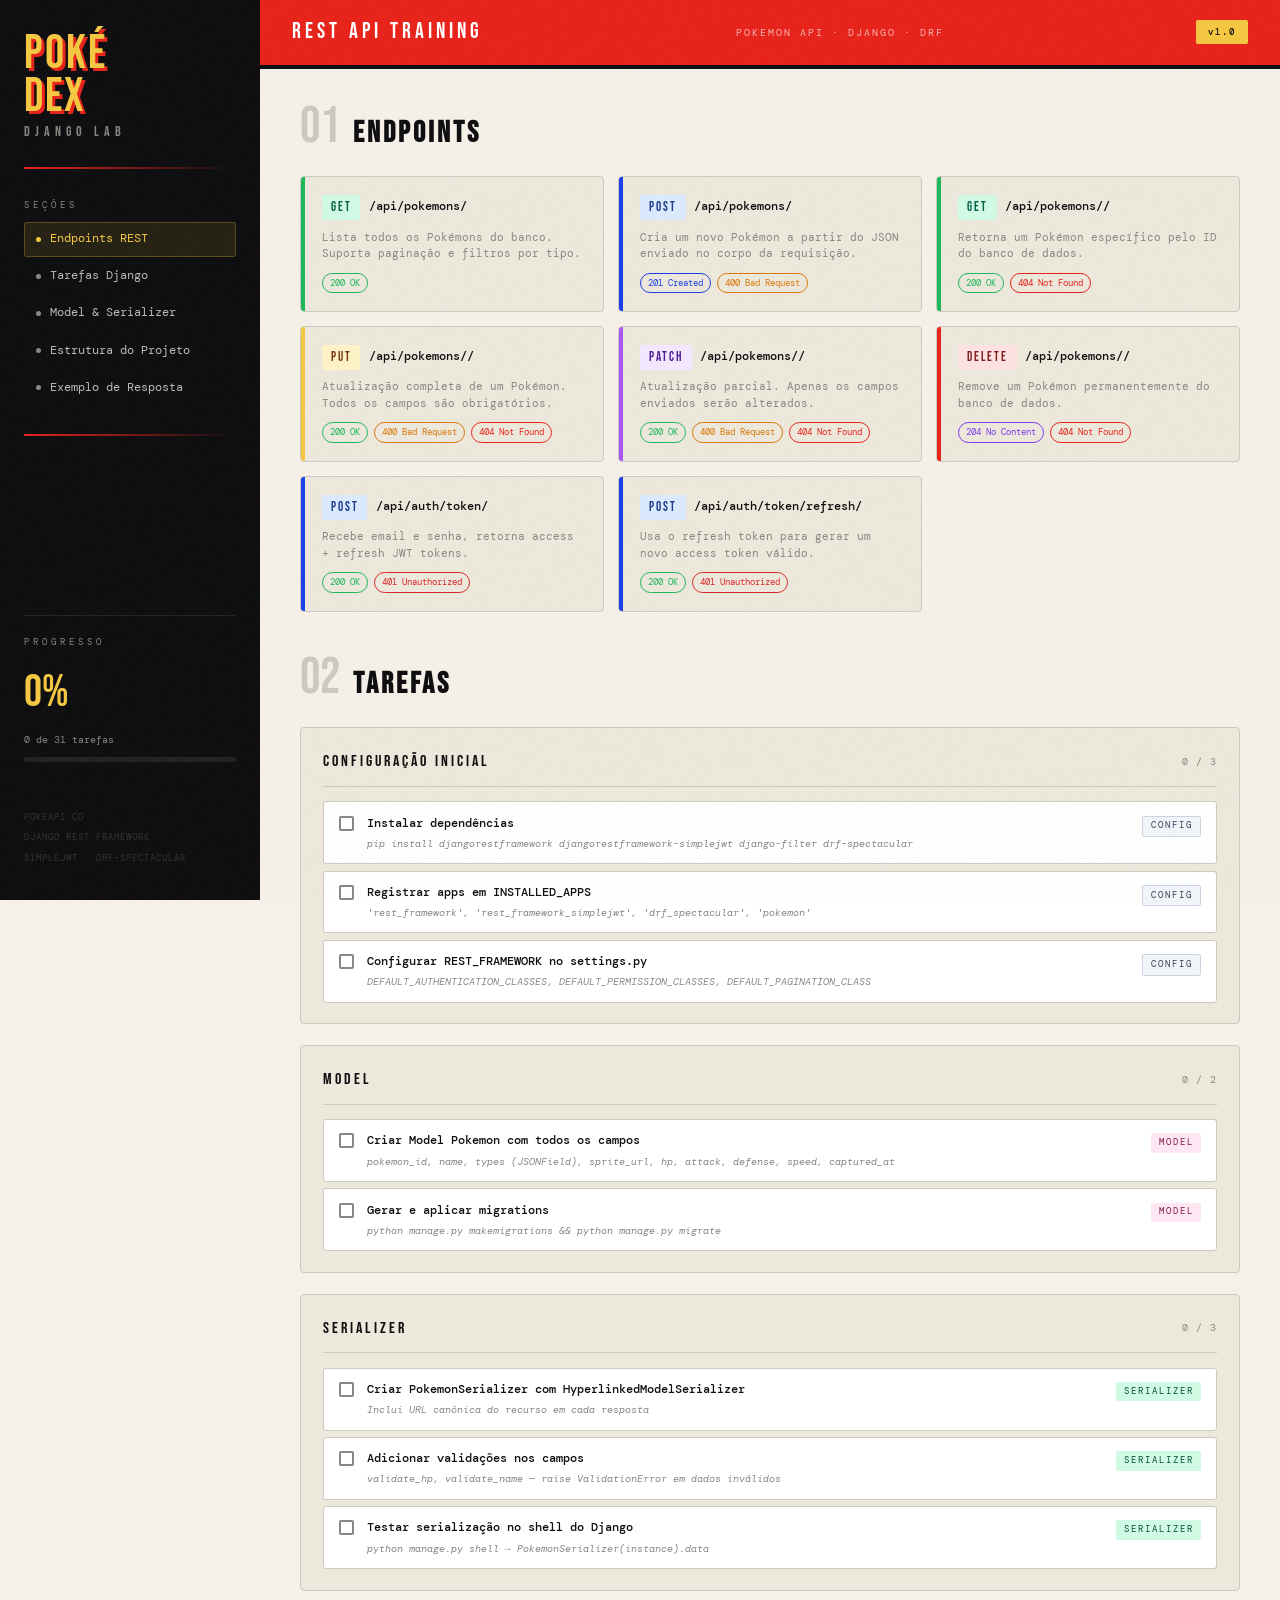
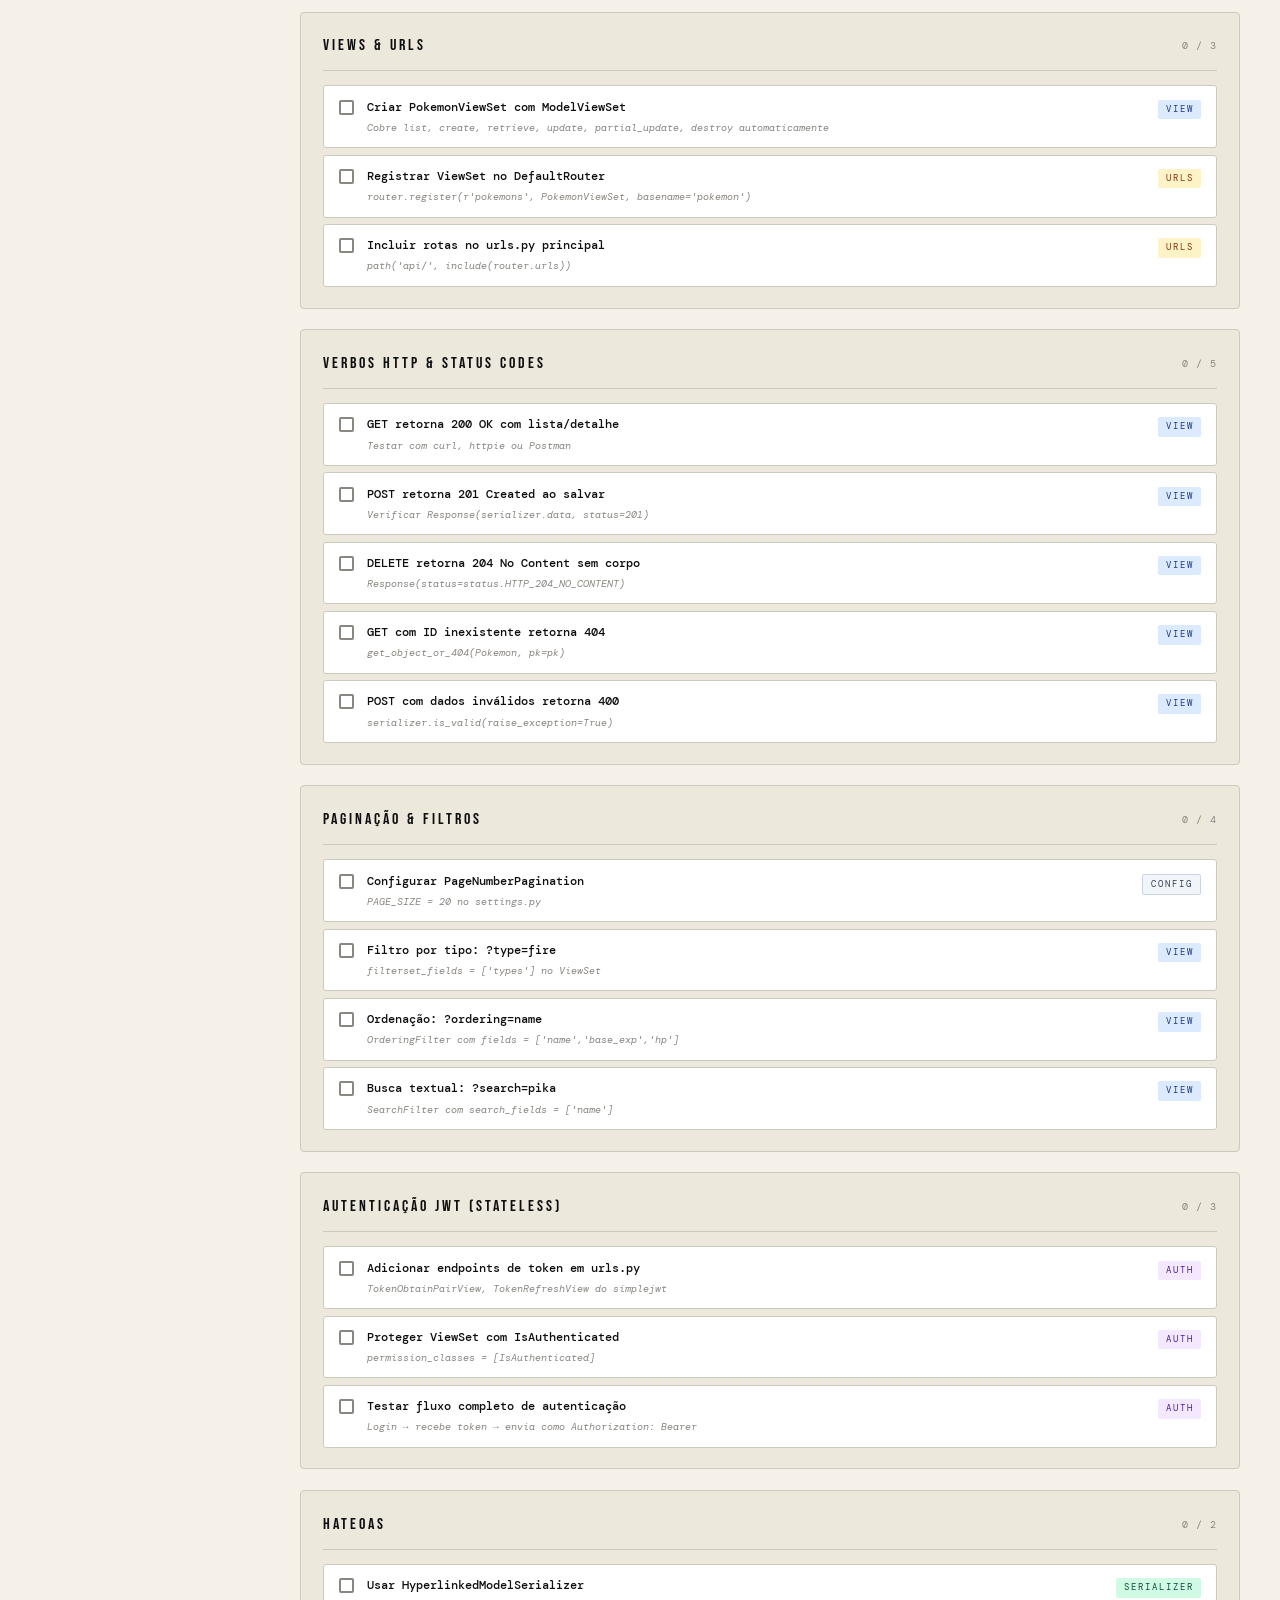
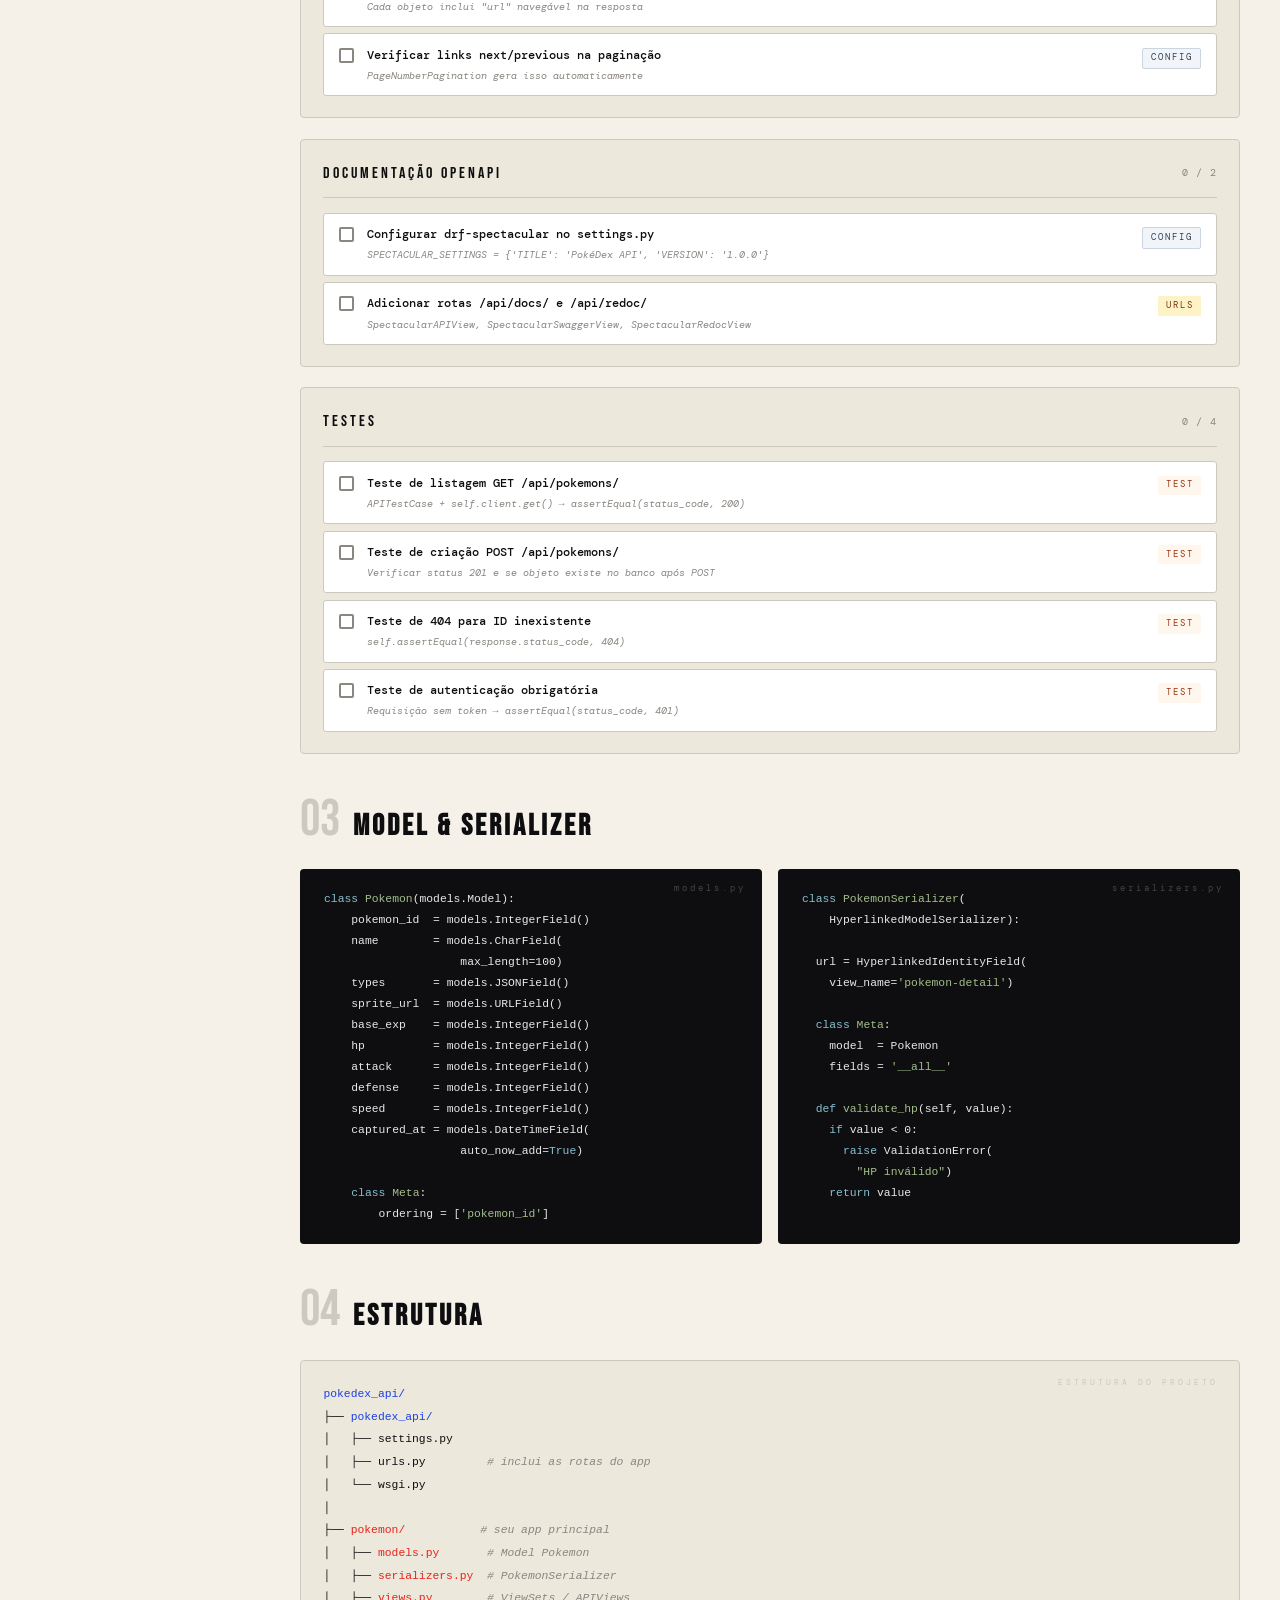
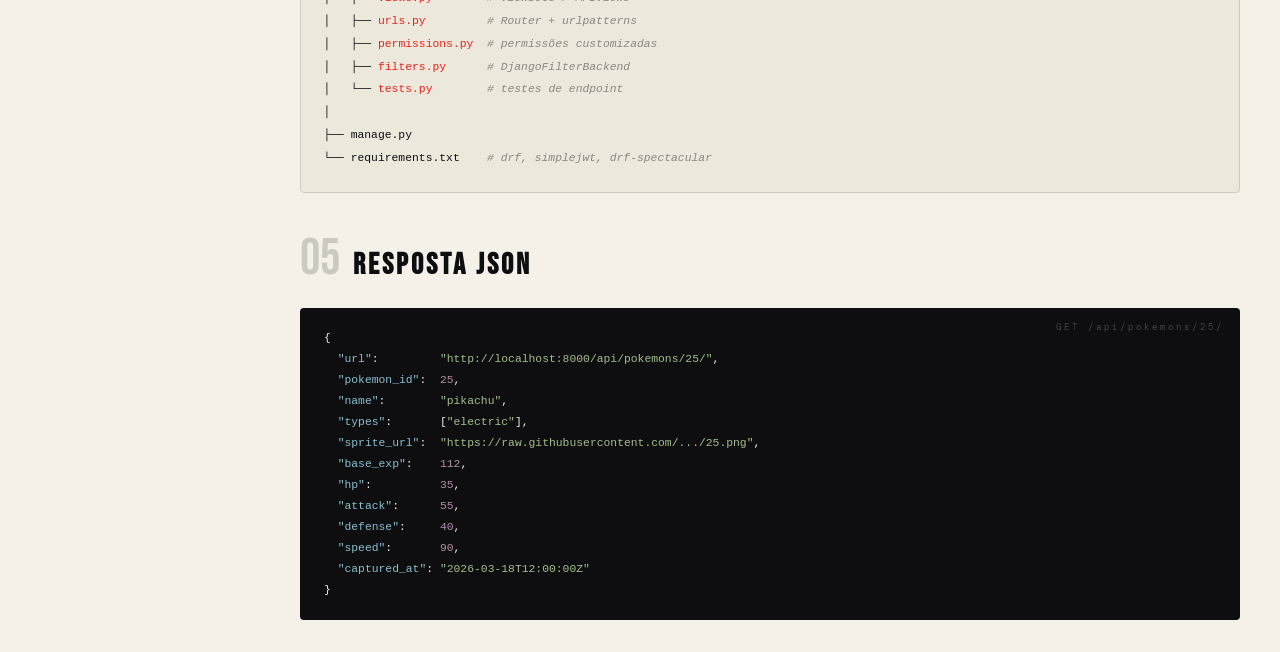
==== meuprojeto/meuapp/templates/meuapp/index.html @ 1deb4389 "exe1 correção de erros" ====
<!DOCTYPE html>
<html lang="pt-BR">
<head>
<meta charset="UTF-8"/>
<meta name="viewport" content="width=device-width, initial-scale=1.0"/>
<title>PokéDex · Django REST Lab</title>
<link href="https://fonts.googleapis.com/css2?family=Bebas+Neue&family=DM+Mono:ital,wght@0,300;0,400;0,500;1,400&display=swap" rel="stylesheet"/>
<style>
:root {
  --ink: #0e0e10;
  --paper: #f5f0e8;
  --paper2: #ede8dc;
  --red: #e8231a;
  --blue: #1a3fe8;
  --yellow: #f5c842;
  --green: #1db85a;
  --muted: #8a8680;
  --rule: #ccc9c0;
  --display: 'Bebas Neue', sans-serif;
  --body: 'DM Mono', monospace;
}
*, *::before, *::after { box-sizing: border-box; margin: 0; padding: 0; }
html { scroll-behavior: smooth; }
body {
  background: var(--paper);
  color: var(--ink);
  font-family: var(--body);
  font-size: 13px;
  line-height: 1.6;
  min-height: 100vh;
}
body::after {
  content: '';
  position: fixed; inset: 0;
  background-image: url("data:image/svg+xml,%3Csvg viewBox='0 0 256 256' xmlns='http://www.w3.org/2000/svg'%3E%3Cfilter id='n'%3E%3CfeTurbulence type='fractalNoise' baseFrequency='0.9' numOctaves='4' stitchTiles='stitch'/%3E%3C/filter%3E%3Crect width='100%25' height='100%25' filter='url(%23n)' opacity='0.04'/%3E%3C/svg%3E");
  pointer-events: none;
  z-index: 9999;
  opacity: 0.6;
}
.page {
  display: grid;
  grid-template-columns: 260px 1fr;
  grid-template-rows: auto 1fr;
  min-height: 100vh;
}
/* SIDEBAR */
.sidebar {
  grid-row: 1 / -1;
  background: var(--ink);
  color: var(--paper);
  padding: 2rem 1.5rem;
  display: flex;
  flex-direction: column;
  gap: 1.8rem;
  position: sticky;
  top: 0;
  height: 100vh;
  overflow-y: auto;
}
.sidebar-logo {
  font-family: var(--display);
  font-size: 3rem;
  line-height: 0.9;
  letter-spacing: 2px;
  color: var(--yellow);
  text-shadow: 3px 3px 0 var(--red);
}
.sidebar-logo span {
  display: block;
  font-size: 0.85rem;
  letter-spacing: 5px;
  color: var(--muted);
  text-shadow: none;
  margin-top: 0.5rem;
}
.sidebar-rule { height: 2px; background: linear-gradient(90deg, var(--red) 0%, transparent 100%); }
.nav-label { font-size: 0.58rem; letter-spacing: 4px; text-transform: uppercase; color: var(--muted); margin-bottom: 0.4rem; }
.nav-group { display: flex; flex-direction: column; gap: 0.15rem; }
.nav-link {
  display: flex; align-items: center; gap: 0.55rem;
  padding: 0.45rem 0.7rem;
  border-radius: 3px;
  font-size: 0.72rem;
  color: #bbb;
  cursor: pointer;
  transition: background 0.15s, color 0.15s;
  border: 1px solid transparent;
}
.nav-link:hover, .nav-link.active {
  background: rgba(245,200,66,0.1);
  border-color: rgba(245,200,66,0.25);
  color: var(--yellow);
}
.nav-dot { width: 5px; height: 5px; border-radius: 50%; background: var(--muted); flex-shrink: 0; transition: background 0.15s; }
.nav-link:hover .nav-dot, .nav-link.active .nav-dot { background: var(--yellow); }
.progress-section { margin-top: auto; padding-top: 1.2rem; border-top: 1px solid #222; }
.progress-big { font-family: var(--display); font-size: 2.8rem; color: var(--yellow); }
.progress-sub { font-size: 0.62rem; color: var(--muted); margin-top: 0.2rem; }
.progress-bar-wrap { background: #222; border-radius: 2px; height: 5px; overflow: hidden; margin-top: 0.6rem; }
.progress-bar-fill { height: 100%; background: var(--green); border-radius: 2px; transition: width 0.4s ease; }
/* TOPBAR */
.topbar {
  background: var(--red);
  padding: 0.9rem 2rem;
  display: flex;
  align-items: center;
  justify-content: space-between;
  border-bottom: 4px solid var(--ink);
}
.topbar-title { font-family: var(--display); font-size: 1.4rem; letter-spacing: 4px; color: #fff; }
.topbar-meta  { font-size: 0.6rem; color: rgba(255,255,255,0.65); letter-spacing: 2px; }
.topbar-badge { background: var(--yellow); color: var(--ink); font-size: 0.58rem; font-weight: 500; padding: 0.28rem 0.75rem; border-radius: 2px; letter-spacing: 2px; }
/* MAIN */
.main { padding: 2rem 2.5rem; display: flex; flex-direction: column; gap: 2.5rem; overflow-y: auto; }
/* SECTION HEAD */
.section-head { display: flex; align-items: baseline; gap: 0.8rem; margin-bottom: 1.2rem; }
.section-head .num { font-family: var(--display); font-size: 3.2rem; color: var(--rule); line-height: 1; }
.section-head h2  { font-family: var(--display); font-size: 1.9rem; letter-spacing: 3px; }
/* ENDPOINT CARDS */
.endpoint-grid { display: grid; grid-template-columns: repeat(auto-fill, minmax(290px, 1fr)); gap: 0.9rem; }
.endpoint-card {
  background: var(--paper2);
  border: 1.5px solid var(--rule);
  border-radius: 4px;
  padding: 1.1rem 1.3rem;
  display: flex; flex-direction: column; gap: 0.55rem;
  transition: border-color 0.2s, transform 0.2s, box-shadow 0.2s;
  position: relative; overflow: hidden;
}
.endpoint-card::before { content: ''; position: absolute; left: 0; top: 0; bottom: 0; width: 4px; }
.endpoint-card.get::before    { background: var(--green); }
.endpoint-card.post::before   { background: var(--blue); }
.endpoint-card.put::before    { background: var(--yellow); }
.endpoint-card.patch::before  { background: #a855f7; }
.endpoint-card.delete::before { background: var(--red); }
.endpoint-card:hover { border-color: var(--ink); transform: translateY(-2px); box-shadow: 4px 4px 0 var(--ink); }
.ep-top { display: flex; align-items: center; gap: 0.55rem; }
.method-tag { font-family: var(--display); font-size: 0.82rem; letter-spacing: 2px; padding: 0.12rem 0.55rem; border-radius: 2px; }
.tag-get    { background:#d1fae5; color:#065f46; }
.tag-post   { background:#dbeafe; color:#1e3a8a; }
.tag-put    { background:#fef3c7; color:#78350f; }
.tag-patch  { background:#f3e8ff; color:#4c1d95; }
.tag-delete { background:#fee2e2; color:#7f1d1d; }
.ep-url  { font-size: 0.78rem; font-weight: 500; }
.ep-desc { font-size: 0.7rem; color: var(--muted); line-height: 1.5; }
.ep-status { display: flex; gap: 0.35rem; flex-wrap: wrap; margin-top: 0.1rem; }
.status-pill { font-size: 0.58rem; padding: 0.12rem 0.45rem; border-radius: 999px; border: 1px solid; }
.s-200 { color: var(--green);  border-color: var(--green); }
.s-201 { color: var(--blue);   border-color: var(--blue); }
.s-204 { color: #7c3aed;       border-color: #7c3aed; }
.s-400 { color: #d97706;       border-color: #d97706; }
.s-401 { color: #dc2626;       border-color: #dc2626; }
.s-404 { color: var(--red);    border-color: var(--red); }
/* TASKS */
.tasks-container { display: flex; flex-direction: column; gap: 1.3rem; }
.panel { background: var(--paper2); border: 1.5px solid var(--rule); border-radius: 4px; padding: 1.3rem 1.4rem; }
.panel-title {
  font-family: var(--display); font-size: 1rem; letter-spacing: 3px;
  margin-bottom: 0.9rem; padding-bottom: 0.7rem;
  border-bottom: 1px solid var(--rule);
  display: flex; align-items: center; justify-content: space-between;
}
.panel-counter { font-family: var(--body); font-size: 0.62rem; color: var(--muted); letter-spacing: 1px; }
.tasks-block { display: flex; flex-direction: column; gap: 0.4rem; }
.task-row {
  display: flex; align-items: flex-start; gap: 0.8rem;
  padding: 0.7rem 0.9rem;
  background: #fff;
  border: 1.5px solid var(--rule);
  border-radius: 3px;
  cursor: pointer;
  transition: border-color 0.15s, background 0.15s;
  user-select: none;
}
.task-row:hover { border-color: var(--ink); }
.task-row.done { background: #f0f7f3; border-color: #a7d4b8; }
.task-checkbox {
  width: 15px; height: 15px;
  border: 2px solid var(--muted);
  border-radius: 2px;
  flex-shrink: 0; margin-top: 2px;
  display: flex; align-items: center; justify-content: center;
  font-size: 9px;
  transition: background 0.15s, border-color 0.15s;
}
.task-row.done .task-checkbox { background: var(--green); border-color: var(--green); color: #fff; }
.task-body { flex: 1; }
.task-title { font-size: 0.76rem; font-weight: 500; color: var(--ink); margin-bottom: 0.18rem; }
.task-row.done .task-title { text-decoration: line-through; color: var(--muted); }
.task-hint { font-size: 0.63rem; color: var(--muted); font-style: italic; }
.task-tag { font-size: 0.54rem; letter-spacing: 2px; padding: 0.18rem 0.48rem; border-radius: 2px; text-transform: uppercase; flex-shrink: 0; margin-top: 2px; }
.tt-model  { background:#fce7f3; color:#831843; }
.tt-view   { background:#dbeafe; color:#1e3a8a; }
.tt-serial { background:#d1fae5; color:#064e3b; }
.tt-url    { background:#fef3c7; color:#78350f; }
.tt-auth   { background:#f3e8ff; color:#4c1d95; }
.tt-config { background:#f1f5f9; color:#334155; border:1px solid #cbd5e1; }
.tt-test   { background:#fff7ed; color:#9a3412; }
/* CODE BLOCKS */
.code-block {
  background: var(--ink); color: #e8e8e8;
  border-radius: 4px; padding: 1.2rem 1.5rem;
  font-size: 0.71rem; line-height: 1.85;
  overflow-x: auto; position: relative;
}
.code-block .cb-label { position: absolute; top: 0.7rem; right: 1rem; font-size: 0.54rem; letter-spacing: 3px; color: #444; }
.cb-key  { color: #88c0d0; }
.cb-str  { color: #a3be8c; }
.cb-num  { color: #b48ead; }
.cb-punct{ color: #eceff4; }
pre { white-space: pre; }
/* STRUCT */
.struct { background: var(--paper2); border: 1.5px solid var(--rule); border-radius: 4px; padding: 1.4rem; font-size: 0.71rem; line-height: 2; position: relative; overflow: hidden; }
.struct::before { content: 'ESTRUTURA DO PROJETO'; position: absolute; top: 0.9rem; right: 1.3rem; font-size: 0.52rem; letter-spacing: 3px; color: var(--rule); }
.struct code { display: block; white-space: pre; }
.dir  { color: var(--blue); font-weight: 500; }
.new  { color: var(--red); }
.comm { color: var(--muted); font-style: italic; }
/* ANIM */
@keyframes slideUp { from { opacity:0; transform:translateY(14px); } to { opacity:1; transform:translateY(0); } }
.anim { animation: slideUp 0.4s ease both; }
/* SCROLLBAR */
::-webkit-scrollbar { width: 5px; height: 5px; }
::-webkit-scrollbar-track { background: transparent; }
::-webkit-scrollbar-thumb { background: var(--rule); border-radius: 3px; }
/* RESPONSIVE */
@media (max-width: 768px) {
  .page { grid-template-columns: 1fr; }
  .sidebar { position: static; height: auto; }
}
</style>
</head>
<body>
<div class="page">

<!-- SIDEBAR -->
<aside class="sidebar">
  <div>
    <div class="sidebar-logo">POKÉ<br>DEX<span>DJANGO LAB</span></div>
  </div>
  <div class="sidebar-rule"></div>
  <nav class="nav-group">
    <div class="nav-label">Seções</div>
    <div class="nav-link active" onclick="goTo('endpoints', this)"><div class="nav-dot"></div>Endpoints REST</div>
    <div class="nav-link" onclick="goTo('tasks', this)"><div class="nav-dot"></div>Tarefas Django</div>
    <div class="nav-link" onclick="goTo('model', this)"><div class="nav-dot"></div>Model & Serializer</div>
    <div class="nav-link" onclick="goTo('struct', this)"><div class="nav-dot"></div>Estrutura do Projeto</div>
    <div class="nav-link" onclick="goTo('response', this)"><div class="nav-dot"></div>Exemplo de Resposta</div>
  </nav>
  <div class="sidebar-rule"></div>
  <div class="progress-section">
    <div class="nav-label">Progresso</div>
    <div class="progress-big" id="pct">0%</div>
    <div class="progress-sub" id="pcount">0 de 0 tarefas</div>
    <div class="progress-bar-wrap"><div class="progress-bar-fill" id="pbar" style="width:0%"></div></div>
  </div>
  <div style="font-size:0.58rem;color:#333;letter-spacing:1px;line-height:2.2;margin-top:1rem;">
    POKEAPI.CO<br>DJANGO REST FRAMEWORK<br>SIMPLEJWT · DRF-SPECTACULAR
  </div>
</aside>

<!-- TOPBAR -->
<header class="topbar">
  <div class="topbar-title">REST API TRAINING</div>
  <div class="topbar-meta">POKEMON API · DJANGO · DRF</div>
  <div class="topbar-badge">v1.0</div>
</header>

<!-- MAIN -->
<main class="main">

  <!-- 01 ENDPOINTS -->
  <section id="endpoints" class="anim" style="animation-delay:.05s">
    <div class="section-head"><div class="num">01</div><h2>ENDPOINTS</h2></div>
    <div class="endpoint-grid" id="endpointGrid"></div>
  </section>

  <!-- 02 TASKS -->
  <section id="tasks" class="anim" style="animation-delay:.1s">
    <div class="section-head"><div class="num">02</div><h2>TAREFAS</h2></div>
    <div class="tasks-container" id="tasksContainer"></div>
  </section>

  <!-- 03 MODEL -->
  <section id="model" class="anim" style="animation-delay:.15s">
    <div class="section-head"><div class="num">03</div><h2>MODEL & SERIALIZER</h2></div>
    <div style="display:grid;grid-template-columns:1fr 1fr;gap:1rem;">
      <div class="code-block">
        <div class="cb-label">models.py</div>
        <pre><span class="cb-key">class</span> <span class="cb-str">Pokemon</span>(models.Model):
    pokemon_id  = models.IntegerField()
    name        = models.CharField(
                    max_length=100)
    types       = models.JSONField()
    sprite_url  = models.URLField()
    base_exp    = models.IntegerField()
    hp          = models.IntegerField()
    attack      = models.IntegerField()
    defense     = models.IntegerField()
    speed       = models.IntegerField()
    captured_at = models.DateTimeField(
                    auto_now_add=<span class="cb-key">True</span>)

    <span class="cb-key">class</span> <span class="cb-str">Meta</span>:
        ordering = [<span class="cb-str">'pokemon_id'</span>]</pre>
      </div>
      <div class="code-block">
        <div class="cb-label">serializers.py</div>
        <pre><span class="cb-key">class</span> <span class="cb-str">PokemonSerializer</span>(
    HyperlinkedModelSerializer):

  url = HyperlinkedIdentityField(
    view_name=<span class="cb-str">'pokemon-detail'</span>)

  <span class="cb-key">class</span> <span class="cb-str">Meta</span>:
    model  = Pokemon
    fields = <span class="cb-str">'__all__'</span>

  <span class="cb-key">def</span> <span class="cb-str">validate_hp</span>(self, value):
    <span class="cb-key">if</span> value &lt; 0:
      <span class="cb-key">raise</span> ValidationError(
        <span class="cb-str">"HP inválido"</span>)
    <span class="cb-key">return</span> value</pre>
      </div>
    </div>
  </section>

  <!-- 04 STRUCT -->
  <section id="struct" class="anim" style="animation-delay:.2s">
    <div class="section-head"><div class="num">04</div><h2>ESTRUTURA</h2></div>
    <div class="struct"><code><span class="dir">pokedex_api/</span>
├── <span class="dir">pokedex_api/</span>
│   ├── settings.py
│   ├── urls.py         <span class="comm"># inclui as rotas do app</span>
│   └── wsgi.py
│
├── <span class="dir new">pokemon/</span>           <span class="comm"># seu app principal</span>
│   ├── <span class="new">models.py</span>       <span class="comm"># Model Pokemon</span>
│   ├── <span class="new">serializers.py</span>  <span class="comm"># PokemonSerializer</span>
│   ├── <span class="new">views.py</span>        <span class="comm"># ViewSets / APIViews</span>
│   ├── <span class="new">urls.py</span>         <span class="comm"># Router + urlpatterns</span>
│   ├── <span class="new">permissions.py</span>  <span class="comm"># permissões customizadas</span>
│   ├── <span class="new">filters.py</span>      <span class="comm"># DjangoFilterBackend</span>
│   └── <span class="new">tests.py</span>        <span class="comm"># testes de endpoint</span>
│
├── manage.py
└── requirements.txt    <span class="comm"># drf, simplejwt, drf-spectacular</span></code></div>
  </section>

  <!-- 05 RESPONSE -->
  <section id="response" class="anim" style="animation-delay:.25s">
    <div class="section-head"><div class="num">05</div><h2>RESPOSTA JSON</h2></div>
    <div class="code-block">
      <div class="cb-label">GET /api/pokemons/25/</div>
      <pre><span class="cb-punct">{</span>
  <span class="cb-key">"url"</span><span class="cb-punct">:</span>         <span class="cb-str">"http://localhost:8000/api/pokemons/25/"</span><span class="cb-punct">,</span>
  <span class="cb-key">"pokemon_id"</span><span class="cb-punct">:</span>  <span class="cb-num">25</span><span class="cb-punct">,</span>
  <span class="cb-key">"name"</span><span class="cb-punct">:</span>        <span class="cb-str">"pikachu"</span><span class="cb-punct">,</span>
  <span class="cb-key">"types"</span><span class="cb-punct">:</span>       <span class="cb-punct">[</span><span class="cb-str">"electric"</span><span class="cb-punct">],</span>
  <span class="cb-key">"sprite_url"</span><span class="cb-punct">:</span>  <span class="cb-str">"https://raw.githubusercontent.com/.../25.png"</span><span class="cb-punct">,</span>
  <span class="cb-key">"base_exp"</span><span class="cb-punct">:</span>    <span class="cb-num">112</span><span class="cb-punct">,</span>
  <span class="cb-key">"hp"</span><span class="cb-punct">:</span>          <span class="cb-num">35</span><span class="cb-punct">,</span>
  <span class="cb-key">"attack"</span><span class="cb-punct">:</span>      <span class="cb-num">55</span><span class="cb-punct">,</span>
  <span class="cb-key">"defense"</span><span class="cb-punct">:</span>     <span class="cb-num">40</span><span class="cb-punct">,</span>
  <span class="cb-key">"speed"</span><span class="cb-punct">:</span>       <span class="cb-num">90</span><span class="cb-punct">,</span>
  <span class="cb-key">"captured_at"</span><span class="cb-punct">:</span> <span class="cb-str">"2026-03-18T12:00:00Z"</span>
<span class="cb-punct">}</span></pre>
    </div>
  </section>

</main>
</div>

<script>
const ENDPOINTS = [
  { method:'GET',    url:'/api/pokemons/',            desc:'Lista todos os Pokémons do banco. Suporta paginação e filtros por tipo.',         statuses:['200'] },
  { method:'POST',   url:'/api/pokemons/',            desc:'Cria um novo Pokémon a partir do JSON enviado no corpo da requisição.',           statuses:['201','400'] },
  { method:'GET',    url:'/api/pokemons/<id>/',       desc:'Retorna um Pokémon específico pelo ID do banco de dados.',                        statuses:['200','404'] },
  { method:'PUT',    url:'/api/pokemons/<id>/',       desc:'Atualização completa de um Pokémon. Todos os campos são obrigatórios.',           statuses:['200','400','404'] },
  { method:'PATCH',  url:'/api/pokemons/<id>/',       desc:'Atualização parcial. Apenas os campos enviados serão alterados.',                 statuses:['200','400','404'] },
  { method:'DELETE', url:'/api/pokemons/<id>/',       desc:'Remove um Pokémon permanentemente do banco de dados.',                           statuses:['204','404'] },
  { method:'POST',   url:'/api/auth/token/',          desc:'Recebe email e senha, retorna access + refresh JWT tokens.',                     statuses:['200','401'] },
  { method:'POST',   url:'/api/auth/token/refresh/',  desc:'Usa o refresh token para gerar um novo access token válido.',                    statuses:['200','401'] },
];

const STATUS_LABELS  = { '200':'200 OK','201':'201 Created','204':'204 No Content','400':'400 Bad Request','401':'401 Unauthorized','404':'404 Not Found' };
const STATUS_CLASSES = { '200':'s-200','201':'s-201','204':'s-204','400':'s-400','401':'s-401','404':'s-404' };

const TASK_GROUPS = [
  { title:'Configuração Inicial', tasks:[
    { title:'Instalar dependências',                       hint:'pip install djangorestframework djangorestframework-simplejwt django-filter drf-spectacular', tag:'config' },
    { title:'Registrar apps em INSTALLED_APPS',           hint:"'rest_framework', 'rest_framework_simplejwt', 'drf_spectacular', 'pokemon'", tag:'config' },
    { title:'Configurar REST_FRAMEWORK no settings.py',  hint:'DEFAULT_AUTHENTICATION_CLASSES, DEFAULT_PERMISSION_CLASSES, DEFAULT_PAGINATION_CLASS', tag:'config' },
  ]},
  { title:'Model', tasks:[
    { title:'Criar Model Pokemon com todos os campos',    hint:'pokemon_id, name, types (JSONField), sprite_url, hp, attack, defense, speed, captured_at', tag:'model' },
    { title:'Gerar e aplicar migrations',                hint:'python manage.py makemigrations && python manage.py migrate', tag:'model' },
  ]},
  { title:'Serializer', tasks:[
    { title:'Criar PokemonSerializer com HyperlinkedModelSerializer', hint:'Inclui URL canônica do recurso em cada resposta', tag:'serial' },
    { title:'Adicionar validações nos campos',            hint:'validate_hp, validate_name — raise ValidationError em dados inválidos', tag:'serial' },
    { title:'Testar serialização no shell do Django',    hint:'python manage.py shell → PokemonSerializer(instance).data', tag:'serial' },
  ]},
  { title:'Views & URLs', tasks:[
    { title:'Criar PokemonViewSet com ModelViewSet',      hint:'Cobre list, create, retrieve, update, partial_update, destroy automaticamente', tag:'view' },
    { title:'Registrar ViewSet no DefaultRouter',        hint:"router.register(r'pokemons', PokemonViewSet, basename='pokemon')", tag:'url' },
    { title:'Incluir rotas no urls.py principal',        hint:"path('api/', include(router.urls))", tag:'url' },
  ]},
  { title:'Verbos HTTP & Status Codes', tasks:[
    { title:'GET retorna 200 OK com lista/detalhe',       hint:'Testar com curl, httpie ou Postman', tag:'view' },
    { title:'POST retorna 201 Created ao salvar',         hint:'Verificar Response(serializer.data, status=201)', tag:'view' },
    { title:'DELETE retorna 204 No Content sem corpo',    hint:'Response(status=status.HTTP_204_NO_CONTENT)', tag:'view' },
    { title:'GET com ID inexistente retorna 404',         hint:'get_object_or_404(Pokemon, pk=pk)', tag:'view' },
    { title:'POST com dados inválidos retorna 400',       hint:'serializer.is_valid(raise_exception=True)', tag:'view' },
  ]},
  { title:'Paginação & Filtros', tasks:[
    { title:'Configurar PageNumberPagination',            hint:'PAGE_SIZE = 20 no settings.py', tag:'config' },
    { title:'Filtro por tipo: ?type=fire',               hint:"filterset_fields = ['types'] no ViewSet", tag:'view' },
    { title:'Ordenação: ?ordering=name',                 hint:"OrderingFilter com fields = ['name','base_exp','hp']", tag:'view' },
    { title:'Busca textual: ?search=pika',               hint:"SearchFilter com search_fields = ['name']", tag:'view' },
  ]},
  { title:'Autenticação JWT (Stateless)', tasks:[
    { title:'Adicionar endpoints de token em urls.py',   hint:'TokenObtainPairView, TokenRefreshView do simplejwt', tag:'auth' },
    { title:'Proteger ViewSet com IsAuthenticated',       hint:'permission_classes = [IsAuthenticated]', tag:'auth' },
    { title:'Testar fluxo completo de autenticação',     hint:'Login → recebe token → envia como Authorization: Bearer <token>', tag:'auth' },
  ]},
  { title:'HATEOAS', tasks:[
    { title:'Usar HyperlinkedModelSerializer',            hint:'Cada objeto inclui "url" navegável na resposta', tag:'serial' },
    { title:'Verificar links next/previous na paginação',hint:'PageNumberPagination gera isso automaticamente', tag:'config' },
  ]},
  { title:'Documentação OpenAPI', tasks:[
    { title:'Configurar drf-spectacular no settings.py', hint:"SPECTACULAR_SETTINGS = {'TITLE': 'PokéDex API', 'VERSION': '1.0.0'}", tag:'config' },
    { title:'Adicionar rotas /api/docs/ e /api/redoc/', hint:'SpectacularAPIView, SpectacularSwaggerView, SpectacularRedocView', tag:'url' },
  ]},
  { title:'Testes', tasks:[
    { title:'Teste de listagem GET /api/pokemons/',       hint:'APITestCase + self.client.get() → assertEqual(status_code, 200)', tag:'test' },
    { title:'Teste de criação POST /api/pokemons/',       hint:'Verificar status 201 e se objeto existe no banco após POST', tag:'test' },
    { title:'Teste de 404 para ID inexistente',          hint:'self.assertEqual(response.status_code, 404)', tag:'test' },
    { title:'Teste de autenticação obrigatória',         hint:'Requisição sem token → assertEqual(status_code, 401)', tag:'test' },
  ]},
];

const TAG_CLASSES = { model:'tt-model', view:'tt-view', serial:'tt-serial', url:'tt-url', auth:'tt-auth', config:'tt-config', test:'tt-test' };
const TAG_LABELS  = { model:'Model', view:'View', serial:'Serializer', url:'URLs', auth:'Auth', config:'Config', test:'Test' };

let totalTasks = 0, doneTasks = 0;

// Render endpoints
function renderEndpoints() {
  const grid = document.getElementById('endpointGrid');
  ENDPOINTS.forEach((ep, i) => {
    const d = document.createElement('div');
    d.className = `endpoint-card ${ep.method.toLowerCase()} anim`;
    d.style.animationDelay = (0.05 + i * 0.04) + 's';
    d.innerHTML = `
      <div class="ep-top">
        <span class="method-tag tag-${ep.method.toLowerCase()}">${ep.method}</span>
        <span class="ep-url">${ep.url}</span>
      </div>
      <div class="ep-desc">${ep.desc}</div>
      <div class="ep-status">${ep.statuses.map(s=>`<span class="status-pill ${STATUS_CLASSES[s]}">${STATUS_LABELS[s]}</span>`).join('')}</div>
    `;
    grid.appendChild(d);
  });
}

// Render tasks
function renderTasks() {
  const container = document.getElementById('tasksContainer');
  TASK_GROUPS.forEach((group, gi) => {
    totalTasks += group.tasks.length;
    const panel = document.createElement('div');
    panel.className = 'panel anim';
    panel.style.animationDelay = (0.1 + gi * 0.04) + 's';
    panel.innerHTML = `
      <div class="panel-title">
        ${group.title.toUpperCase()}
        <span class="panel-counter" id="gc-${gi}">0 / ${group.tasks.length}</span>
      </div>
      <div class="tasks-block" id="gb-${gi}"></div>
    `;
    container.appendChild(panel);

    const block = document.getElementById(`gb-${gi}`);
    group.tasks.forEach(task => {
      const row = document.createElement('div');
      row.className = 'task-row';
      row.dataset.gi = gi;
      row.dataset.gt = group.tasks.length;
      row.innerHTML = `
        <div class="task-checkbox"></div>
        <div class="task-body">
          <div class="task-title">${task.title}</div>
          <div class="task-hint">${task.hint}</div>
        </div>
        <span class="task-tag ${TAG_CLASSES[task.tag]}">${TAG_LABELS[task.tag]}</span>
      `;
      row.addEventListener('click', () => toggleTask(row));
      block.appendChild(row);
    });
  });
}

function toggleTask(row) {
  const was = row.classList.contains('done');
  row.classList.toggle('done');
  row.querySelector('.task-checkbox').textContent = row.classList.contains('done') ? '✓' : '';
  doneTasks += was ? -1 : 1;

  const gi = row.dataset.gi, gt = +row.dataset.gt;
  const groupDone = document.querySelectorAll(`.task-row[data-gi="${gi}"].done`).length;
  document.getElementById(`gc-${gi}`).textContent = `${groupDone} / ${gt}`;

  const pct = totalTasks ? Math.round(doneTasks / totalTasks * 100) : 0;
  document.getElementById('pbar').style.width = pct + '%';
  document.getElementById('pct').textContent = pct + '%';
  document.getElementById('pcount').textContent = `${doneTasks} de ${totalTasks} tarefas`;
}

function goTo(id, el) {
  document.getElementById(id)?.scrollIntoView({ behavior:'smooth', block:'start' });
  document.querySelectorAll('.nav-link').forEach(l => l.classList.remove('active'));
  el.classList.add('active');
}

renderEndpoints();
renderTasks();
document.getElementById('pcount').textContent = `0 de ${totalTasks} tarefas`;
</script>
</body>
</html>
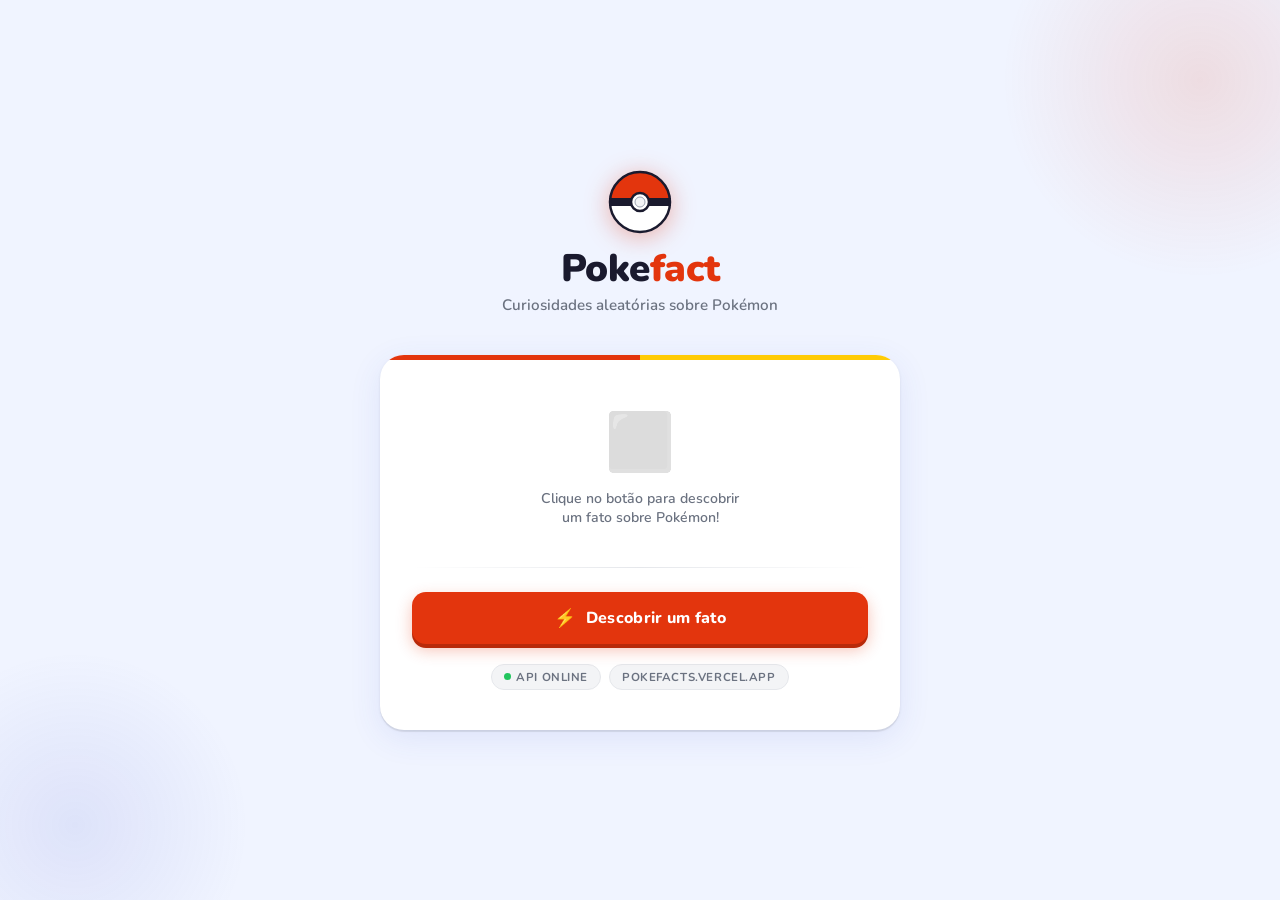
==== commit 81e423db: "pivotei pra algo mais simples" ====
--- a/meuprojeto/meuapp/templates/meuapp/index.html
+++ b/meuprojeto/meuapp/templates/meuapp/index.html
@@ -1,531 +1,429 @@
 <!DOCTYPE html>
 <html lang="pt-BR">
 <head>
-<meta charset="UTF-8"/>
-<meta name="viewport" content="width=device-width, initial-scale=1.0"/>
-<title>PokéDex · Django REST Lab</title>
-<link href="https://fonts.googleapis.com/css2?family=Bebas+Neue&family=DM+Mono:ital,wght@0,300;0,400;0,500;1,400&display=swap" rel="stylesheet"/>
+<meta charset="UTF-8">
+<meta name="viewport" content="width=device-width, initial-scale=1.0">
+<title>Pokefact</title>
+<link href="https://fonts.googleapis.com/css2?family=Nunito:wght@400;600;700;800;900&display=swap" rel="stylesheet">
 <style>
-:root {
-  --ink: #0e0e10;
-  --paper: #f5f0e8;
-  --paper2: #ede8dc;
-  --red: #e8231a;
-  --blue: #1a3fe8;
-  --yellow: #f5c842;
-  --green: #1db85a;
-  --muted: #8a8680;
-  --rule: #ccc9c0;
-  --display: 'Bebas Neue', sans-serif;
-  --body: 'DM Mono', monospace;
-}
-*, *::before, *::after { box-sizing: border-box; margin: 0; padding: 0; }
-html { scroll-behavior: smooth; }
-body {
-  background: var(--paper);
-  color: var(--ink);
-  font-family: var(--body);
-  font-size: 13px;
-  line-height: 1.6;
-  min-height: 100vh;
-}
-body::after {
-  content: '';
-  position: fixed; inset: 0;
-  background-image: url("data:image/svg+xml,%3Csvg viewBox='0 0 256 256' xmlns='http://www.w3.org/2000/svg'%3E%3Cfilter id='n'%3E%3CfeTurbulence type='fractalNoise' baseFrequency='0.9' numOctaves='4' stitchTiles='stitch'/%3E%3C/filter%3E%3Crect width='100%25' height='100%25' filter='url(%23n)' opacity='0.04'/%3E%3C/svg%3E");
-  pointer-events: none;
-  z-index: 9999;
-  opacity: 0.6;
-}
-.page {
-  display: grid;
-  grid-template-columns: 260px 1fr;
-  grid-template-rows: auto 1fr;
-  min-height: 100vh;
-}
-/* SIDEBAR */
-.sidebar {
-  grid-row: 1 / -1;
-  background: var(--ink);
-  color: var(--paper);
-  padding: 2rem 1.5rem;
-  display: flex;
-  flex-direction: column;
-  gap: 1.8rem;
-  position: sticky;
-  top: 0;
-  height: 100vh;
-  overflow-y: auto;
-}
-.sidebar-logo {
-  font-family: var(--display);
-  font-size: 3rem;
-  line-height: 0.9;
-  letter-spacing: 2px;
-  color: var(--yellow);
-  text-shadow: 3px 3px 0 var(--red);
-}
-.sidebar-logo span {
-  display: block;
-  font-size: 0.85rem;
-  letter-spacing: 5px;
-  color: var(--muted);
-  text-shadow: none;
-  margin-top: 0.5rem;
-}
-.sidebar-rule { height: 2px; background: linear-gradient(90deg, var(--red) 0%, transparent 100%); }
-.nav-label { font-size: 0.58rem; letter-spacing: 4px; text-transform: uppercase; color: var(--muted); margin-bottom: 0.4rem; }
-.nav-group { display: flex; flex-direction: column; gap: 0.15rem; }
-.nav-link {
-  display: flex; align-items: center; gap: 0.55rem;
-  padding: 0.45rem 0.7rem;
-  border-radius: 3px;
-  font-size: 0.72rem;
-  color: #bbb;
-  cursor: pointer;
-  transition: background 0.15s, color 0.15s;
-  border: 1px solid transparent;
-}
-.nav-link:hover, .nav-link.active {
-  background: rgba(245,200,66,0.1);
-  border-color: rgba(245,200,66,0.25);
-  color: var(--yellow);
-}
-.nav-dot { width: 5px; height: 5px; border-radius: 50%; background: var(--muted); flex-shrink: 0; transition: background 0.15s; }
-.nav-link:hover .nav-dot, .nav-link.active .nav-dot { background: var(--yellow); }
-.progress-section { margin-top: auto; padding-top: 1.2rem; border-top: 1px solid #222; }
-.progress-big { font-family: var(--display); font-size: 2.8rem; color: var(--yellow); }
-.progress-sub { font-size: 0.62rem; color: var(--muted); margin-top: 0.2rem; }
-.progress-bar-wrap { background: #222; border-radius: 2px; height: 5px; overflow: hidden; margin-top: 0.6rem; }
-.progress-bar-fill { height: 100%; background: var(--green); border-radius: 2px; transition: width 0.4s ease; }
-/* TOPBAR */
-.topbar {
-  background: var(--red);
-  padding: 0.9rem 2rem;
-  display: flex;
-  align-items: center;
-  justify-content: space-between;
-  border-bottom: 4px solid var(--ink);
-}
-.topbar-title { font-family: var(--display); font-size: 1.4rem; letter-spacing: 4px; color: #fff; }
-.topbar-meta  { font-size: 0.6rem; color: rgba(255,255,255,0.65); letter-spacing: 2px; }
-.topbar-badge { background: var(--yellow); color: var(--ink); font-size: 0.58rem; font-weight: 500; padding: 0.28rem 0.75rem; border-radius: 2px; letter-spacing: 2px; }
-/* MAIN */
-.main { padding: 2rem 2.5rem; display: flex; flex-direction: column; gap: 2.5rem; overflow-y: auto; }
-/* SECTION HEAD */
-.section-head { display: flex; align-items: baseline; gap: 0.8rem; margin-bottom: 1.2rem; }
-.section-head .num { font-family: var(--display); font-size: 3.2rem; color: var(--rule); line-height: 1; }
-.section-head h2  { font-family: var(--display); font-size: 1.9rem; letter-spacing: 3px; }
-/* ENDPOINT CARDS */
-.endpoint-grid { display: grid; grid-template-columns: repeat(auto-fill, minmax(290px, 1fr)); gap: 0.9rem; }
-.endpoint-card {
-  background: var(--paper2);
-  border: 1.5px solid var(--rule);
-  border-radius: 4px;
-  padding: 1.1rem 1.3rem;
-  display: flex; flex-direction: column; gap: 0.55rem;
-  transition: border-color 0.2s, transform 0.2s, box-shadow 0.2s;
-  position: relative; overflow: hidden;
-}
-.endpoint-card::before { content: ''; position: absolute; left: 0; top: 0; bottom: 0; width: 4px; }
-.endpoint-card.get::before    { background: var(--green); }
-.endpoint-card.post::before   { background: var(--blue); }
-.endpoint-card.put::before    { background: var(--yellow); }
-.endpoint-card.patch::before  { background: #a855f7; }
-.endpoint-card.delete::before { background: var(--red); }
-.endpoint-card:hover { border-color: var(--ink); transform: translateY(-2px); box-shadow: 4px 4px 0 var(--ink); }
-.ep-top { display: flex; align-items: center; gap: 0.55rem; }
-.method-tag { font-family: var(--display); font-size: 0.82rem; letter-spacing: 2px; padding: 0.12rem 0.55rem; border-radius: 2px; }
-.tag-get    { background:#d1fae5; color:#065f46; }
-.tag-post   { background:#dbeafe; color:#1e3a8a; }
-.tag-put    { background:#fef3c7; color:#78350f; }
-.tag-patch  { background:#f3e8ff; color:#4c1d95; }
-.tag-delete { background:#fee2e2; color:#7f1d1d; }
-.ep-url  { font-size: 0.78rem; font-weight: 500; }
-.ep-desc { font-size: 0.7rem; color: var(--muted); line-height: 1.5; }
-.ep-status { display: flex; gap: 0.35rem; flex-wrap: wrap; margin-top: 0.1rem; }
-.status-pill { font-size: 0.58rem; padding: 0.12rem 0.45rem; border-radius: 999px; border: 1px solid; }
-.s-200 { color: var(--green);  border-color: var(--green); }
-.s-201 { color: var(--blue);   border-color: var(--blue); }
-.s-204 { color: #7c3aed;       border-color: #7c3aed; }
-.s-400 { color: #d97706;       border-color: #d97706; }
-.s-401 { color: #dc2626;       border-color: #dc2626; }
-.s-404 { color: var(--red);    border-color: var(--red); }
-/* TASKS */
-.tasks-container { display: flex; flex-direction: column; gap: 1.3rem; }
-.panel { background: var(--paper2); border: 1.5px solid var(--rule); border-radius: 4px; padding: 1.3rem 1.4rem; }
-.panel-title {
-  font-family: var(--display); font-size: 1rem; letter-spacing: 3px;
-  margin-bottom: 0.9rem; padding-bottom: 0.7rem;
-  border-bottom: 1px solid var(--rule);
-  display: flex; align-items: center; justify-content: space-between;
-}
-.panel-counter { font-family: var(--body); font-size: 0.62rem; color: var(--muted); letter-spacing: 1px; }
-.tasks-block { display: flex; flex-direction: column; gap: 0.4rem; }
-.task-row {
-  display: flex; align-items: flex-start; gap: 0.8rem;
-  padding: 0.7rem 0.9rem;
-  background: #fff;
-  border: 1.5px solid var(--rule);
-  border-radius: 3px;
-  cursor: pointer;
-  transition: border-color 0.15s, background 0.15s;
-  user-select: none;
-}
-.task-row:hover { border-color: var(--ink); }
-.task-row.done { background: #f0f7f3; border-color: #a7d4b8; }
-.task-checkbox {
-  width: 15px; height: 15px;
-  border: 2px solid var(--muted);
-  border-radius: 2px;
-  flex-shrink: 0; margin-top: 2px;
-  display: flex; align-items: center; justify-content: center;
-  font-size: 9px;
-  transition: background 0.15s, border-color 0.15s;
-}
-.task-row.done .task-checkbox { background: var(--green); border-color: var(--green); color: #fff; }
-.task-body { flex: 1; }
-.task-title { font-size: 0.76rem; font-weight: 500; color: var(--ink); margin-bottom: 0.18rem; }
-.task-row.done .task-title { text-decoration: line-through; color: var(--muted); }
-.task-hint { font-size: 0.63rem; color: var(--muted); font-style: italic; }
-.task-tag { font-size: 0.54rem; letter-spacing: 2px; padding: 0.18rem 0.48rem; border-radius: 2px; text-transform: uppercase; flex-shrink: 0; margin-top: 2px; }
-.tt-model  { background:#fce7f3; color:#831843; }
-.tt-view   { background:#dbeafe; color:#1e3a8a; }
-.tt-serial { background:#d1fae5; color:#064e3b; }
-.tt-url    { background:#fef3c7; color:#78350f; }
-.tt-auth   { background:#f3e8ff; color:#4c1d95; }
-.tt-config { background:#f1f5f9; color:#334155; border:1px solid #cbd5e1; }
-.tt-test   { background:#fff7ed; color:#9a3412; }
-/* CODE BLOCKS */
-.code-block {
-  background: var(--ink); color: #e8e8e8;
-  border-radius: 4px; padding: 1.2rem 1.5rem;
-  font-size: 0.71rem; line-height: 1.85;
-  overflow-x: auto; position: relative;
-}
-.code-block .cb-label { position: absolute; top: 0.7rem; right: 1rem; font-size: 0.54rem; letter-spacing: 3px; color: #444; }
-.cb-key  { color: #88c0d0; }
-.cb-str  { color: #a3be8c; }
-.cb-num  { color: #b48ead; }
-.cb-punct{ color: #eceff4; }
-pre { white-space: pre; }
-/* STRUCT */
-.struct { background: var(--paper2); border: 1.5px solid var(--rule); border-radius: 4px; padding: 1.4rem; font-size: 0.71rem; line-height: 2; position: relative; overflow: hidden; }
-.struct::before { content: 'ESTRUTURA DO PROJETO'; position: absolute; top: 0.9rem; right: 1.3rem; font-size: 0.52rem; letter-spacing: 3px; color: var(--rule); }
-.struct code { display: block; white-space: pre; }
-.dir  { color: var(--blue); font-weight: 500; }
-.new  { color: var(--red); }
-.comm { color: var(--muted); font-style: italic; }
-/* ANIM */
-@keyframes slideUp { from { opacity:0; transform:translateY(14px); } to { opacity:1; transform:translateY(0); } }
-.anim { animation: slideUp 0.4s ease both; }
-/* SCROLLBAR */
-::-webkit-scrollbar { width: 5px; height: 5px; }
-::-webkit-scrollbar-track { background: transparent; }
-::-webkit-scrollbar-thumb { background: var(--rule); border-radius: 3px; }
-/* RESPONSIVE */
-@media (max-width: 768px) {
-  .page { grid-template-columns: 1fr; }
-  .sidebar { position: static; height: auto; }
-}
+  *, *::before, *::after { box-sizing: border-box; margin: 0; padding: 0; }
+
+  :root {
+    --red:    #E3350D;
+    --red-d:  #b82a0a;
+    --yellow: #FFCB05;
+    --yellow-d: #e6b800;
+    --blue:   #3B4CCA;
+    --dark:   #1a1a2e;
+    --card:   #ffffff;
+    --text:   #1a1a2e;
+    --muted:  #6b7280;
+    --bg:     #f0f4ff;
+    --ball-size: 220px;
+  }
+
+  body {
+    font-family: 'Nunito', sans-serif;
+    background: var(--bg);
+    min-height: 100vh;
+    display: flex;
+    flex-direction: column;
+    align-items: center;
+    justify-content: center;
+    padding: 2rem 1rem;
+    position: relative;
+    overflow-x: hidden;
+  }
+
+  /* Decorative bg circles */
+  body::before {
+    content: '';
+    position: fixed;
+    top: -120px; right: -120px;
+    width: 400px; height: 400px;
+    border-radius: 50%;
+    background: radial-gradient(circle, rgba(227,53,13,0.12) 0%, transparent 70%);
+    pointer-events: none;
+  }
+  body::after {
+    content: '';
+    position: fixed;
+    bottom: -100px; left: -100px;
+    width: 350px; height: 350px;
+    border-radius: 50%;
+    background: radial-gradient(circle, rgba(59,76,202,0.1) 0%, transparent 70%);
+    pointer-events: none;
+  }
+
+  /* ---- HEADER ---- */
+  header {
+    text-align: center;
+    margin-bottom: 2.5rem;
+  }
+
+  .pokeball-icon {
+    width: 64px; height: 64px;
+    margin: 0 auto 1rem;
+    position: relative;
+  }
+
+  .pokeball-icon svg {
+    width: 100%; height: 100%;
+    filter: drop-shadow(0 4px 12px rgba(227,53,13,0.35));
+    animation: float 3s ease-in-out infinite;
+  }
+
+  @keyframes float {
+    0%, 100% { transform: translateY(0); }
+    50% { transform: translateY(-6px); }
+  }
+
+  h1 {
+    font-size: 2.4rem;
+    font-weight: 900;
+    color: var(--text);
+    letter-spacing: -0.5px;
+    line-height: 1;
+  }
+
+  h1 span { color: var(--red); }
+
+  .subtitle {
+    font-size: 0.95rem;
+    color: var(--muted);
+    margin-top: 0.4rem;
+    font-weight: 600;
+  }
+
+  /* ---- CARD ---- */
+  .card {
+    background: var(--card);
+    border-radius: 24px;
+    padding: 2.5rem 2rem;
+    width: 100%;
+    max-width: 520px;
+    box-shadow:
+      0 2px 0 rgba(0,0,0,0.06),
+      0 8px 32px rgba(59,76,202,0.1),
+      0 1px 3px rgba(0,0,0,0.08);
+    position: relative;
+    overflow: hidden;
+  }
+
+  /* Card top stripe */
+  .card::before {
+    content: '';
+    position: absolute;
+    top: 0; left: 0; right: 0;
+    height: 5px;
+    background: linear-gradient(90deg, var(--red) 50%, var(--yellow) 50%);
+  }
+
+  /* ---- FACT DISPLAY ---- */
+  .fact-wrapper {
+    min-height: 140px;
+    display: flex;
+    align-items: center;
+    justify-content: center;
+    margin-bottom: 2rem;
+    position: relative;
+  }
+
+  .fact-placeholder {
+    text-align: center;
+    color: var(--muted);
+  }
+
+  .fact-placeholder .poke-silhouette {
+    font-size: 3.5rem;
+    opacity: 0.18;
+    display: block;
+    margin-bottom: 0.5rem;
+    user-select: none;
+  }
+
+  .fact-placeholder p {
+    font-size: 0.88rem;
+    font-weight: 600;
+  }
+
+  .fact-text {
+    display: none;
+    text-align: center;
+    font-size: 1.15rem;
+    font-weight: 700;
+    color: var(--text);
+    line-height: 1.65;
+    padding: 0 0.5rem;
+    animation: fadeIn 0.5s ease;
+  }
+
+  @keyframes fadeIn {
+    from { opacity: 0; transform: translateY(8px); }
+    to   { opacity: 1; transform: translateY(0); }
+  }
+
+  /* Loading spinner */
+  .spinner {
+    display: none;
+    flex-direction: column;
+    align-items: center;
+    gap: 1rem;
+  }
+
+  .pokeball-spin {
+    width: 48px; height: 48px;
+    animation: spin 0.8s linear infinite;
+  }
+
+  @keyframes spin {
+    to { transform: rotate(360deg); }
+  }
+
+  .spinner p {
+    font-size: 0.85rem;
+    font-weight: 700;
+    color: var(--muted);
+  }
+
+  /* Error state */
+  .error-msg {
+    display: none;
+    text-align: center;
+    color: var(--red);
+    font-size: 0.9rem;
+    font-weight: 700;
+    padding: 0.5rem;
+  }
+
+  /* ---- DIVIDER ---- */
+  .divider {
+    height: 1px;
+    background: linear-gradient(90deg, transparent, #e5e7eb, transparent);
+    margin-bottom: 1.5rem;
+  }
+
+  /* ---- BUTTON ---- */
+  .btn {
+    display: flex;
+    align-items: center;
+    justify-content: center;
+    gap: 0.6rem;
+    width: 100%;
+    padding: 0.95rem 1.5rem;
+    background: var(--red);
+    color: #fff;
+    border: none;
+    border-radius: 14px;
+    font-family: 'Nunito', sans-serif;
+    font-size: 1rem;
+    font-weight: 800;
+    cursor: pointer;
+    letter-spacing: 0.3px;
+    transition: background 0.18s, transform 0.12s, box-shadow 0.18s;
+    box-shadow: 0 4px 0 var(--red-d), 0 6px 16px rgba(227,53,13,0.3);
+    position: relative;
+    top: 0;
+  }
+
+  .btn:hover {
+    background: #d42e09;
+    box-shadow: 0 5px 0 var(--red-d), 0 8px 20px rgba(227,53,13,0.35);
+  }
+
+  .btn:active {
+    top: 3px;
+    box-shadow: 0 1px 0 var(--red-d), 0 2px 8px rgba(227,53,13,0.2);
+    transform: scale(0.99);
+  }
+
+  .btn:disabled {
+    background: #d1d5db;
+    box-shadow: 0 3px 0 #9ca3af;
+    cursor: not-allowed;
+    top: 0;
+    transform: none;
+  }
+
+  .btn-icon {
+    font-size: 1.1rem;
+    line-height: 1;
+  }
+
+  /* ---- BADGE ---- */
+  .badge-row {
+    display: flex;
+    align-items: center;
+    justify-content: center;
+    gap: 0.5rem;
+    margin-top: 1.2rem;
+  }
+
+  .badge {
+    display: inline-flex;
+    align-items: center;
+    gap: 0.3rem;
+    background: #f3f4f6;
+    border: 1px solid #e5e7eb;
+    border-radius: 100px;
+    padding: 0.25rem 0.75rem;
+    font-size: 0.72rem;
+    font-weight: 700;
+    color: var(--muted);
+    text-transform: uppercase;
+    letter-spacing: 0.05em;
+  }
+
+  .badge-dot {
+    width: 7px; height: 7px;
+    border-radius: 50%;
+    background: #22c55e;
+    flex-shrink: 0;
+    animation: pulse 1.8s ease-in-out infinite;
+  }
+
+  @keyframes pulse {
+    0%, 100% { opacity: 1; }
+    50% { opacity: 0.4; }
+  }
+
+  /* ---- COUNTER ---- */
+  .counter {
+    text-align: center;
+    font-size: 0.78rem;
+    color: #9ca3af;
+    font-weight: 700;
+    margin-top: 0.8rem;
+  }
+
+  .counter span {
+    color: var(--red);
+    font-weight: 900;
+  }
 </style>
 </head>
 <body>
-<div class="page">
-
-<!-- SIDEBAR -->
-<aside class="sidebar">
-  <div>
-    <div class="sidebar-logo">POKÉ<br>DEX<span>DJANGO LAB</span></div>
+
+<header>
+  <div class="pokeball-icon">
+    <svg viewBox="0 0 64 64" xmlns="http://www.w3.org/2000/svg">
+      <circle cx="32" cy="32" r="30" fill="#f3f4f6" stroke="#e5e7eb" stroke-width="1"/>
+      <!-- top half red -->
+      <path d="M2 32 A30 30 0 0 1 62 32 Z" fill="#E3350D"/>
+      <!-- bottom half white -->
+      <path d="M2 32 A30 30 0 0 0 62 32 Z" fill="#fff"/>
+      <!-- center band -->
+      <rect x="1" y="28" width="62" height="8" fill="#1a1a2e"/>
+      <!-- outer ring -->
+      <circle cx="32" cy="32" r="30" fill="none" stroke="#1a1a2e" stroke-width="2.5"/>
+      <!-- center button -->
+      <circle cx="32" cy="32" r="9" fill="#fff" stroke="#1a1a2e" stroke-width="2.5"/>
+      <circle cx="32" cy="32" r="5" fill="#f3f4f6" stroke="#9ca3af" stroke-width="1"/>
+    </svg>
   </div>
-  <div class="sidebar-rule"></div>
-  <nav class="nav-group">
-    <div class="nav-label">Seções</div>
-    <div class="nav-link active" onclick="goTo('endpoints', this)"><div class="nav-dot"></div>Endpoints REST</div>
-    <div class="nav-link" onclick="goTo('tasks', this)"><div class="nav-dot"></div>Tarefas Django</div>
-    <div class="nav-link" onclick="goTo('model', this)"><div class="nav-dot"></div>Model & Serializer</div>
-    <div class="nav-link" onclick="goTo('struct', this)"><div class="nav-dot"></div>Estrutura do Projeto</div>
-    <div class="nav-link" onclick="goTo('response', this)"><div class="nav-dot"></div>Exemplo de Resposta</div>
-  </nav>
-  <div class="sidebar-rule"></div>
-  <div class="progress-section">
-    <div class="nav-label">Progresso</div>
-    <div class="progress-big" id="pct">0%</div>
-    <div class="progress-sub" id="pcount">0 de 0 tarefas</div>
-    <div class="progress-bar-wrap"><div class="progress-bar-fill" id="pbar" style="width:0%"></div></div>
+  <h1>Poke<span>fact</span></h1>
+  <p class="subtitle">Curiosidades aleatórias sobre Pokémon</p>
+</header>
+
+<div class="card">
+
+  <div class="fact-wrapper" id="factWrapper">
+
+    <!-- Estado inicial -->
+    <div class="fact-placeholder" id="placeholder">
+      <span class="poke-silhouette">⬛</span>
+      <p>Clique no botão para descobrir<br>um fato sobre Pokémon!</p>
+    </div>
+
+    <!-- Loading -->
+    <div class="spinner" id="spinner">
+      <svg class="pokeball-spin" viewBox="0 0 40 40" xmlns="http://www.w3.org/2000/svg">
+        <circle cx="20" cy="20" r="18" fill="#f3f4f6" stroke="#e5e7eb" stroke-width="1"/>
+        <path d="M2 20 A18 18 0 0 1 38 20 Z" fill="#E3350D"/>
+        <rect x="1" y="17" width="38" height="6" fill="#1a1a2e"/>
+        <circle cx="20" cy="20" r="18" fill="none" stroke="#1a1a2e" stroke-width="1.5"/>
+        <circle cx="20" cy="20" r="5" fill="#fff" stroke="#1a1a2e" stroke-width="1.5"/>
+      </svg>
+      <p>Buscando fato...</p>
+    </div>
+
+    <!-- Fato retornado -->
+    <p class="fact-text" id="factText"></p>
+
+    <!-- Erro -->
+    <p class="error-msg" id="errorMsg">Ops! Não conseguimos buscar o fato.<br>Tente novamente.</p>
+
   </div>
-  <div style="font-size:0.58rem;color:#333;letter-spacing:1px;line-height:2.2;margin-top:1rem;">
-    POKEAPI.CO<br>DJANGO REST FRAMEWORK<br>SIMPLEJWT · DRF-SPECTACULAR
+
+  <div class="divider"></div>
+
+  <button class="btn" id="btn" onclick="buscarFato()">
+    <span class="btn-icon">⚡</span>
+    Descobrir um fato
+  </button>
+
+  <div class="badge-row">
+    <div class="badge"><span class="badge-dot"></span> API online</div>
+    <div class="badge">pokefacts.vercel.app</div>
   </div>
-</aside>
-
-<!-- TOPBAR -->
-<header class="topbar">
-  <div class="topbar-title">REST API TRAINING</div>
-  <div class="topbar-meta">POKEMON API · DJANGO · DRF</div>
-  <div class="topbar-badge">v1.0</div>
-</header>
-
-<!-- MAIN -->
-<main class="main">
-
-  <!-- 01 ENDPOINTS -->
-  <section id="endpoints" class="anim" style="animation-delay:.05s">
-    <div class="section-head"><div class="num">01</div><h2>ENDPOINTS</h2></div>
-    <div class="endpoint-grid" id="endpointGrid"></div>
-  </section>
-
-  <!-- 02 TASKS -->
-  <section id="tasks" class="anim" style="animation-delay:.1s">
-    <div class="section-head"><div class="num">02</div><h2>TAREFAS</h2></div>
-    <div class="tasks-container" id="tasksContainer"></div>
-  </section>
-
-  <!-- 03 MODEL -->
-  <section id="model" class="anim" style="animation-delay:.15s">
-    <div class="section-head"><div class="num">03</div><h2>MODEL & SERIALIZER</h2></div>
-    <div style="display:grid;grid-template-columns:1fr 1fr;gap:1rem;">
-      <div class="code-block">
-        <div class="cb-label">models.py</div>
-        <pre><span class="cb-key">class</span> <span class="cb-str">Pokemon</span>(models.Model):
-    pokemon_id  = models.IntegerField()
-    name        = models.CharField(
-                    max_length=100)
-    types       = models.JSONField()
-    sprite_url  = models.URLField()
-    base_exp    = models.IntegerField()
-    hp          = models.IntegerField()
-    attack      = models.IntegerField()
-    defense     = models.IntegerField()
-    speed       = models.IntegerField()
-    captured_at = models.DateTimeField(
-                    auto_now_add=<span class="cb-key">True</span>)
-
-    <span class="cb-key">class</span> <span class="cb-str">Meta</span>:
-        ordering = [<span class="cb-str">'pokemon_id'</span>]</pre>
-      </div>
-      <div class="code-block">
-        <div class="cb-label">serializers.py</div>
-        <pre><span class="cb-key">class</span> <span class="cb-str">PokemonSerializer</span>(
-    HyperlinkedModelSerializer):
-
-  url = HyperlinkedIdentityField(
-    view_name=<span class="cb-str">'pokemon-detail'</span>)
-
-  <span class="cb-key">class</span> <span class="cb-str">Meta</span>:
-    model  = Pokemon
-    fields = <span class="cb-str">'__all__'</span>
-
-  <span class="cb-key">def</span> <span class="cb-str">validate_hp</span>(self, value):
-    <span class="cb-key">if</span> value &lt; 0:
-      <span class="cb-key">raise</span> ValidationError(
-        <span class="cb-str">"HP inválido"</span>)
-    <span class="cb-key">return</span> value</pre>
-      </div>
-    </div>
-  </section>
-
-  <!-- 04 STRUCT -->
-  <section id="struct" class="anim" style="animation-delay:.2s">
-    <div class="section-head"><div class="num">04</div><h2>ESTRUTURA</h2></div>
-    <div class="struct"><code><span class="dir">pokedex_api/</span>
-├── <span class="dir">pokedex_api/</span>
-│   ├── settings.py
-│   ├── urls.py         <span class="comm"># inclui as rotas do app</span>
-│   └── wsgi.py
-│
-├── <span class="dir new">pokemon/</span>           <span class="comm"># seu app principal</span>
-│   ├── <span class="new">models.py</span>       <span class="comm"># Model Pokemon</span>
-│   ├── <span class="new">serializers.py</span>  <span class="comm"># PokemonSerializer</span>
-│   ├── <span class="new">views.py</span>        <span class="comm"># ViewSets / APIViews</span>
-│   ├── <span class="new">urls.py</span>         <span class="comm"># Router + urlpatterns</span>
-│   ├── <span class="new">permissions.py</span>  <span class="comm"># permissões customizadas</span>
-│   ├── <span class="new">filters.py</span>      <span class="comm"># DjangoFilterBackend</span>
-│   └── <span class="new">tests.py</span>        <span class="comm"># testes de endpoint</span>
-│
-├── manage.py
-└── requirements.txt    <span class="comm"># drf, simplejwt, drf-spectacular</span></code></div>
-  </section>
-
-  <!-- 05 RESPONSE -->
-  <section id="response" class="anim" style="animation-delay:.25s">
-    <div class="section-head"><div class="num">05</div><h2>RESPOSTA JSON</h2></div>
-    <div class="code-block">
-      <div class="cb-label">GET /api/pokemons/25/</div>
-      <pre><span class="cb-punct">{</span>
-  <span class="cb-key">"url"</span><span class="cb-punct">:</span>         <span class="cb-str">"http://localhost:8000/api/pokemons/25/"</span><span class="cb-punct">,</span>
-  <span class="cb-key">"pokemon_id"</span><span class="cb-punct">:</span>  <span class="cb-num">25</span><span class="cb-punct">,</span>
-  <span class="cb-key">"name"</span><span class="cb-punct">:</span>        <span class="cb-str">"pikachu"</span><span class="cb-punct">,</span>
-  <span class="cb-key">"types"</span><span class="cb-punct">:</span>       <span class="cb-punct">[</span><span class="cb-str">"electric"</span><span class="cb-punct">],</span>
-  <span class="cb-key">"sprite_url"</span><span class="cb-punct">:</span>  <span class="cb-str">"https://raw.githubusercontent.com/.../25.png"</span><span class="cb-punct">,</span>
-  <span class="cb-key">"base_exp"</span><span class="cb-punct">:</span>    <span class="cb-num">112</span><span class="cb-punct">,</span>
-  <span class="cb-key">"hp"</span><span class="cb-punct">:</span>          <span class="cb-num">35</span><span class="cb-punct">,</span>
-  <span class="cb-key">"attack"</span><span class="cb-punct">:</span>      <span class="cb-num">55</span><span class="cb-punct">,</span>
-  <span class="cb-key">"defense"</span><span class="cb-punct">:</span>     <span class="cb-num">40</span><span class="cb-punct">,</span>
-  <span class="cb-key">"speed"</span><span class="cb-punct">:</span>       <span class="cb-num">90</span><span class="cb-punct">,</span>
-  <span class="cb-key">"captured_at"</span><span class="cb-punct">:</span> <span class="cb-str">"2026-03-18T12:00:00Z"</span>
-<span class="cb-punct">}</span></pre>
-    </div>
-  </section>
-
-</main>
+
+  <p class="counter" id="counter" style="display:none">
+    Fatos descobertos: <span id="count">0</span>
+  </p>
+
 </div>
 
 <script>
-const ENDPOINTS = [
-  { method:'GET',    url:'/api/pokemons/',            desc:'Lista todos os Pokémons do banco. Suporta paginação e filtros por tipo.',         statuses:['200'] },
-  { method:'POST',   url:'/api/pokemons/',            desc:'Cria um novo Pokémon a partir do JSON enviado no corpo da requisição.',           statuses:['201','400'] },
-  { method:'GET',    url:'/api/pokemons/<id>/',       desc:'Retorna um Pokémon específico pelo ID do banco de dados.',                        statuses:['200','404'] },
-  { method:'PUT',    url:'/api/pokemons/<id>/',       desc:'Atualização completa de um Pokémon. Todos os campos são obrigatórios.',           statuses:['200','400','404'] },
-  { method:'PATCH',  url:'/api/pokemons/<id>/',       desc:'Atualização parcial. Apenas os campos enviados serão alterados.',                 statuses:['200','400','404'] },
-  { method:'DELETE', url:'/api/pokemons/<id>/',       desc:'Remove um Pokémon permanentemente do banco de dados.',                           statuses:['204','404'] },
-  { method:'POST',   url:'/api/auth/token/',          desc:'Recebe email e senha, retorna access + refresh JWT tokens.',                     statuses:['200','401'] },
-  { method:'POST',   url:'/api/auth/token/refresh/',  desc:'Usa o refresh token para gerar um novo access token válido.',                    statuses:['200','401'] },
-];
-
-const STATUS_LABELS  = { '200':'200 OK','201':'201 Created','204':'204 No Content','400':'400 Bad Request','401':'401 Unauthorized','404':'404 Not Found' };
-const STATUS_CLASSES = { '200':'s-200','201':'s-201','204':'s-204','400':'s-400','401':'s-401','404':'s-404' };
-
-const TASK_GROUPS = [
-  { title:'Configuração Inicial', tasks:[
-    { title:'Instalar dependências',                       hint:'pip install djangorestframework djangorestframework-simplejwt django-filter drf-spectacular', tag:'config' },
-    { title:'Registrar apps em INSTALLED_APPS',           hint:"'rest_framework', 'rest_framework_simplejwt', 'drf_spectacular', 'pokemon'", tag:'config' },
-    { title:'Configurar REST_FRAMEWORK no settings.py',  hint:'DEFAULT_AUTHENTICATION_CLASSES, DEFAULT_PERMISSION_CLASSES, DEFAULT_PAGINATION_CLASS', tag:'config' },
-  ]},
-  { title:'Model', tasks:[
-    { title:'Criar Model Pokemon com todos os campos',    hint:'pokemon_id, name, types (JSONField), sprite_url, hp, attack, defense, speed, captured_at', tag:'model' },
-    { title:'Gerar e aplicar migrations',                hint:'python manage.py makemigrations && python manage.py migrate', tag:'model' },
-  ]},
-  { title:'Serializer', tasks:[
-    { title:'Criar PokemonSerializer com HyperlinkedModelSerializer', hint:'Inclui URL canônica do recurso em cada resposta', tag:'serial' },
-    { title:'Adicionar validações nos campos',            hint:'validate_hp, validate_name — raise ValidationError em dados inválidos', tag:'serial' },
-    { title:'Testar serialização no shell do Django',    hint:'python manage.py shell → PokemonSerializer(instance).data', tag:'serial' },
-  ]},
-  { title:'Views & URLs', tasks:[
-    { title:'Criar PokemonViewSet com ModelViewSet',      hint:'Cobre list, create, retrieve, update, partial_update, destroy automaticamente', tag:'view' },
-    { title:'Registrar ViewSet no DefaultRouter',        hint:"router.register(r'pokemons', PokemonViewSet, basename='pokemon')", tag:'url' },
-    { title:'Incluir rotas no urls.py principal',        hint:"path('api/', include(router.urls))", tag:'url' },
-  ]},
-  { title:'Verbos HTTP & Status Codes', tasks:[
-    { title:'GET retorna 200 OK com lista/detalhe',       hint:'Testar com curl, httpie ou Postman', tag:'view' },
-    { title:'POST retorna 201 Created ao salvar',         hint:'Verificar Response(serializer.data, status=201)', tag:'view' },
-    { title:'DELETE retorna 204 No Content sem corpo',    hint:'Response(status=status.HTTP_204_NO_CONTENT)', tag:'view' },
-    { title:'GET com ID inexistente retorna 404',         hint:'get_object_or_404(Pokemon, pk=pk)', tag:'view' },
-    { title:'POST com dados inválidos retorna 400',       hint:'serializer.is_valid(raise_exception=True)', tag:'view' },
-  ]},
-  { title:'Paginação & Filtros', tasks:[
-    { title:'Configurar PageNumberPagination',            hint:'PAGE_SIZE = 20 no settings.py', tag:'config' },
-    { title:'Filtro por tipo: ?type=fire',               hint:"filterset_fields = ['types'] no ViewSet", tag:'view' },
-    { title:'Ordenação: ?ordering=name',                 hint:"OrderingFilter com fields = ['name','base_exp','hp']", tag:'view' },
-    { title:'Busca textual: ?search=pika',               hint:"SearchFilter com search_fields = ['name']", tag:'view' },
-  ]},
-  { title:'Autenticação JWT (Stateless)', tasks:[
-    { title:'Adicionar endpoints de token em urls.py',   hint:'TokenObtainPairView, TokenRefreshView do simplejwt', tag:'auth' },
-    { title:'Proteger ViewSet com IsAuthenticated',       hint:'permission_classes = [IsAuthenticated]', tag:'auth' },
-    { title:'Testar fluxo completo de autenticação',     hint:'Login → recebe token → envia como Authorization: Bearer <token>', tag:'auth' },
-  ]},
-  { title:'HATEOAS', tasks:[
-    { title:'Usar HyperlinkedModelSerializer',            hint:'Cada objeto inclui "url" navegável na resposta', tag:'serial' },
-    { title:'Verificar links next/previous na paginação',hint:'PageNumberPagination gera isso automaticamente', tag:'config' },
-  ]},
-  { title:'Documentação OpenAPI', tasks:[
-    { title:'Configurar drf-spectacular no settings.py', hint:"SPECTACULAR_SETTINGS = {'TITLE': 'PokéDex API', 'VERSION': '1.0.0'}", tag:'config' },
-    { title:'Adicionar rotas /api/docs/ e /api/redoc/', hint:'SpectacularAPIView, SpectacularSwaggerView, SpectacularRedocView', tag:'url' },
-  ]},
-  { title:'Testes', tasks:[
-    { title:'Teste de listagem GET /api/pokemons/',       hint:'APITestCase + self.client.get() → assertEqual(status_code, 200)', tag:'test' },
-    { title:'Teste de criação POST /api/pokemons/',       hint:'Verificar status 201 e se objeto existe no banco após POST', tag:'test' },
-    { title:'Teste de 404 para ID inexistente',          hint:'self.assertEqual(response.status_code, 404)', tag:'test' },
-    { title:'Teste de autenticação obrigatória',         hint:'Requisição sem token → assertEqual(status_code, 401)', tag:'test' },
-  ]},
-];
-
-const TAG_CLASSES = { model:'tt-model', view:'tt-view', serial:'tt-serial', url:'tt-url', auth:'tt-auth', config:'tt-config', test:'tt-test' };
-const TAG_LABELS  = { model:'Model', view:'View', serial:'Serializer', url:'URLs', auth:'Auth', config:'Config', test:'Test' };
-
-let totalTasks = 0, doneTasks = 0;
-
-// Render endpoints
-function renderEndpoints() {
-  const grid = document.getElementById('endpointGrid');
-  ENDPOINTS.forEach((ep, i) => {
-    const d = document.createElement('div');
-    d.className = `endpoint-card ${ep.method.toLowerCase()} anim`;
-    d.style.animationDelay = (0.05 + i * 0.04) + 's';
-    d.innerHTML = `
-      <div class="ep-top">
-        <span class="method-tag tag-${ep.method.toLowerCase()}">${ep.method}</span>
-        <span class="ep-url">${ep.url}</span>
-      </div>
-      <div class="ep-desc">${ep.desc}</div>
-      <div class="ep-status">${ep.statuses.map(s=>`<span class="status-pill ${STATUS_CLASSES[s]}">${STATUS_LABELS[s]}</span>`).join('')}</div>
-    `;
-    grid.appendChild(d);
-  });
-}
-
-// Render tasks
-function renderTasks() {
-  const container = document.getElementById('tasksContainer');
-  TASK_GROUPS.forEach((group, gi) => {
-    totalTasks += group.tasks.length;
-    const panel = document.createElement('div');
-    panel.className = 'panel anim';
-    panel.style.animationDelay = (0.1 + gi * 0.04) + 's';
-    panel.innerHTML = `
-      <div class="panel-title">
-        ${group.title.toUpperCase()}
-        <span class="panel-counter" id="gc-${gi}">0 / ${group.tasks.length}</span>
-      </div>
-      <div class="tasks-block" id="gb-${gi}"></div>
-    `;
-    container.appendChild(panel);
-
-    const block = document.getElementById(`gb-${gi}`);
-    group.tasks.forEach(task => {
-      const row = document.createElement('div');
-      row.className = 'task-row';
-      row.dataset.gi = gi;
-      row.dataset.gt = group.tasks.length;
-      row.innerHTML = `
-        <div class="task-checkbox"></div>
-        <div class="task-body">
-          <div class="task-title">${task.title}</div>
-          <div class="task-hint">${task.hint}</div>
-        </div>
-        <span class="task-tag ${TAG_CLASSES[task.tag]}">${TAG_LABELS[task.tag]}</span>
-      `;
-      row.addEventListener('click', () => toggleTask(row));
-      block.appendChild(row);
-    });
-  });
-}
-
-function toggleTask(row) {
-  const was = row.classList.contains('done');
-  row.classList.toggle('done');
-  row.querySelector('.task-checkbox').textContent = row.classList.contains('done') ? '✓' : '';
-  doneTasks += was ? -1 : 1;
-
-  const gi = row.dataset.gi, gt = +row.dataset.gt;
-  const groupDone = document.querySelectorAll(`.task-row[data-gi="${gi}"].done`).length;
-  document.getElementById(`gc-${gi}`).textContent = `${groupDone} / ${gt}`;
-
-  const pct = totalTasks ? Math.round(doneTasks / totalTasks * 100) : 0;
-  document.getElementById('pbar').style.width = pct + '%';
-  document.getElementById('pct').textContent = pct + '%';
-  document.getElementById('pcount').textContent = `${doneTasks} de ${totalTasks} tarefas`;
-}
-
-function goTo(id, el) {
-  document.getElementById(id)?.scrollIntoView({ behavior:'smooth', block:'start' });
-  document.querySelectorAll('.nav-link').forEach(l => l.classList.remove('active'));
-  el.classList.add('active');
-}
-
-renderEndpoints();
-renderTasks();
-document.getElementById('pcount').textContent = `0 de ${totalTasks} tarefas`;
+  let count = 0;
+
+  function setState(state) {
+    document.getElementById('placeholder').style.display = 'none';
+    document.getElementById('spinner').style.display = 'none';
+    document.getElementById('factText').style.display = 'none';
+    document.getElementById('errorMsg').style.display = 'none';
+
+    if (state === 'loading') {
+      document.getElementById('spinner').style.display = 'flex';
+    } else if (state === 'fact') {
+      document.getElementById('factText').style.display = 'block';
+    } else if (state === 'error') {
+      document.getElementById('errorMsg').style.display = 'block';
+    } else {
+      document.getElementById('placeholder').style.display = 'block';
+    }
+  }
+
+  async function buscarFato() {
+    const btn = document.getElementById('btn');
+    btn.disabled = true;
+    setState('loading');
+
+    try {
+      const res = await fetch('https://pokefacts.vercel.app/api/fact');
+
+      if (!res.ok) throw new Error(`HTTP ${res.status}`);
+
+      const data = await res.json();
+
+      const fato = data.fact || data.message || data.data || JSON.stringify(data);
+
+      document.getElementById('factText').textContent = fato;
+      setState('fact');
+
+      count++;
+      document.getElementById('count').textContent = count;
+      document.getElementById('counter').style.display = 'block';
+
+      btn.innerHTML = '<span class="btn-icon">🔄</span> Outro fato';
+
+    } catch (err) {
+      console.error(err);
+      setState('error');
+    } finally {
+      btn.disabled = false;
+    }
+  }
 </script>
+
 </body>
 </html>
